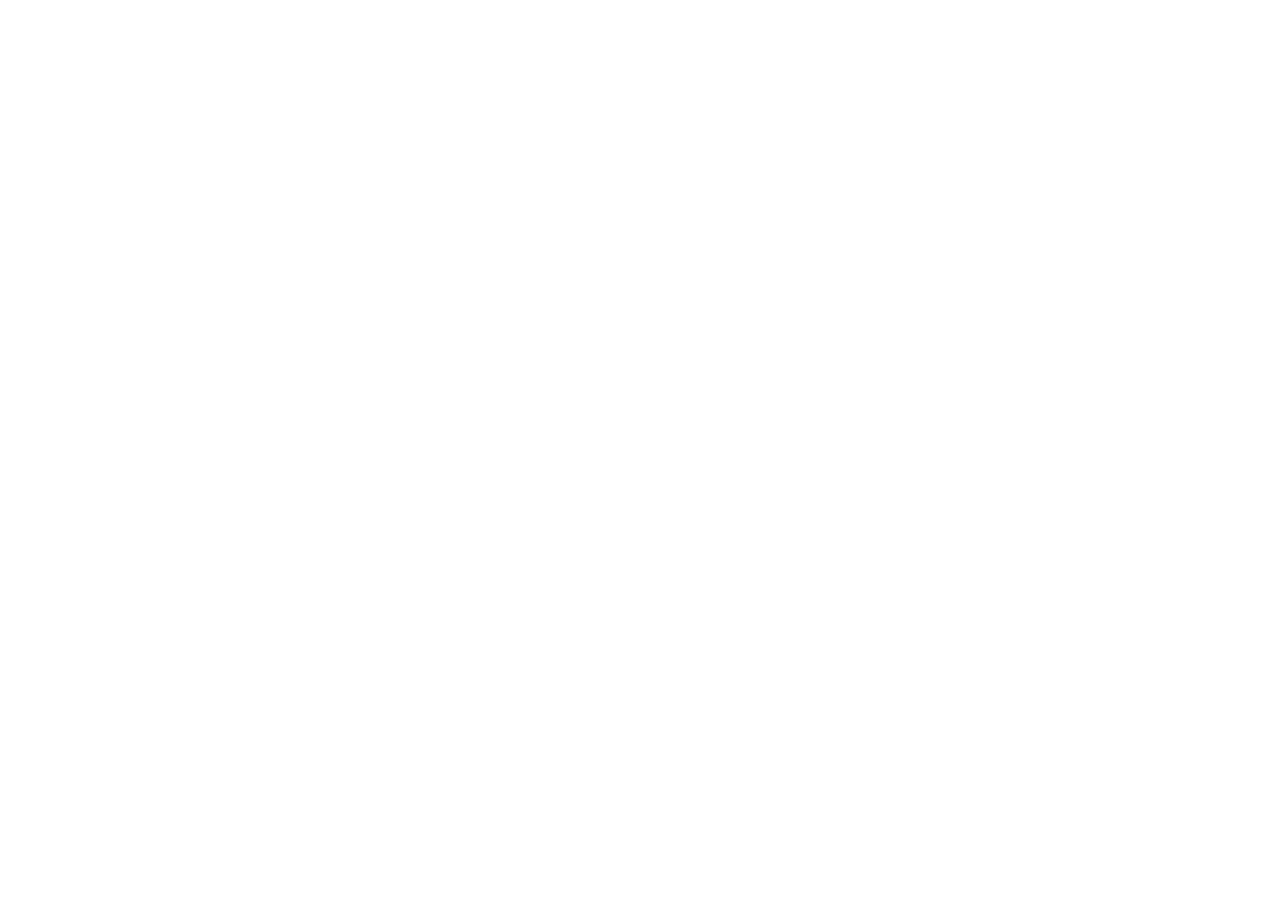
==== characters.html @ 9908d599 "add html files to initial commit" ====
<!DOCTYPE html>
<html lang="en">
<head>
    <meta charset="UTF-8">
    <meta name="viewport" content="width=device-width, initial-scale=1.0">
    <title>Kingdom Of Heaven: characters</title>
</head>
<body>
    <!--This page will list main characters in the movie, using a table-->
</body>
</html>
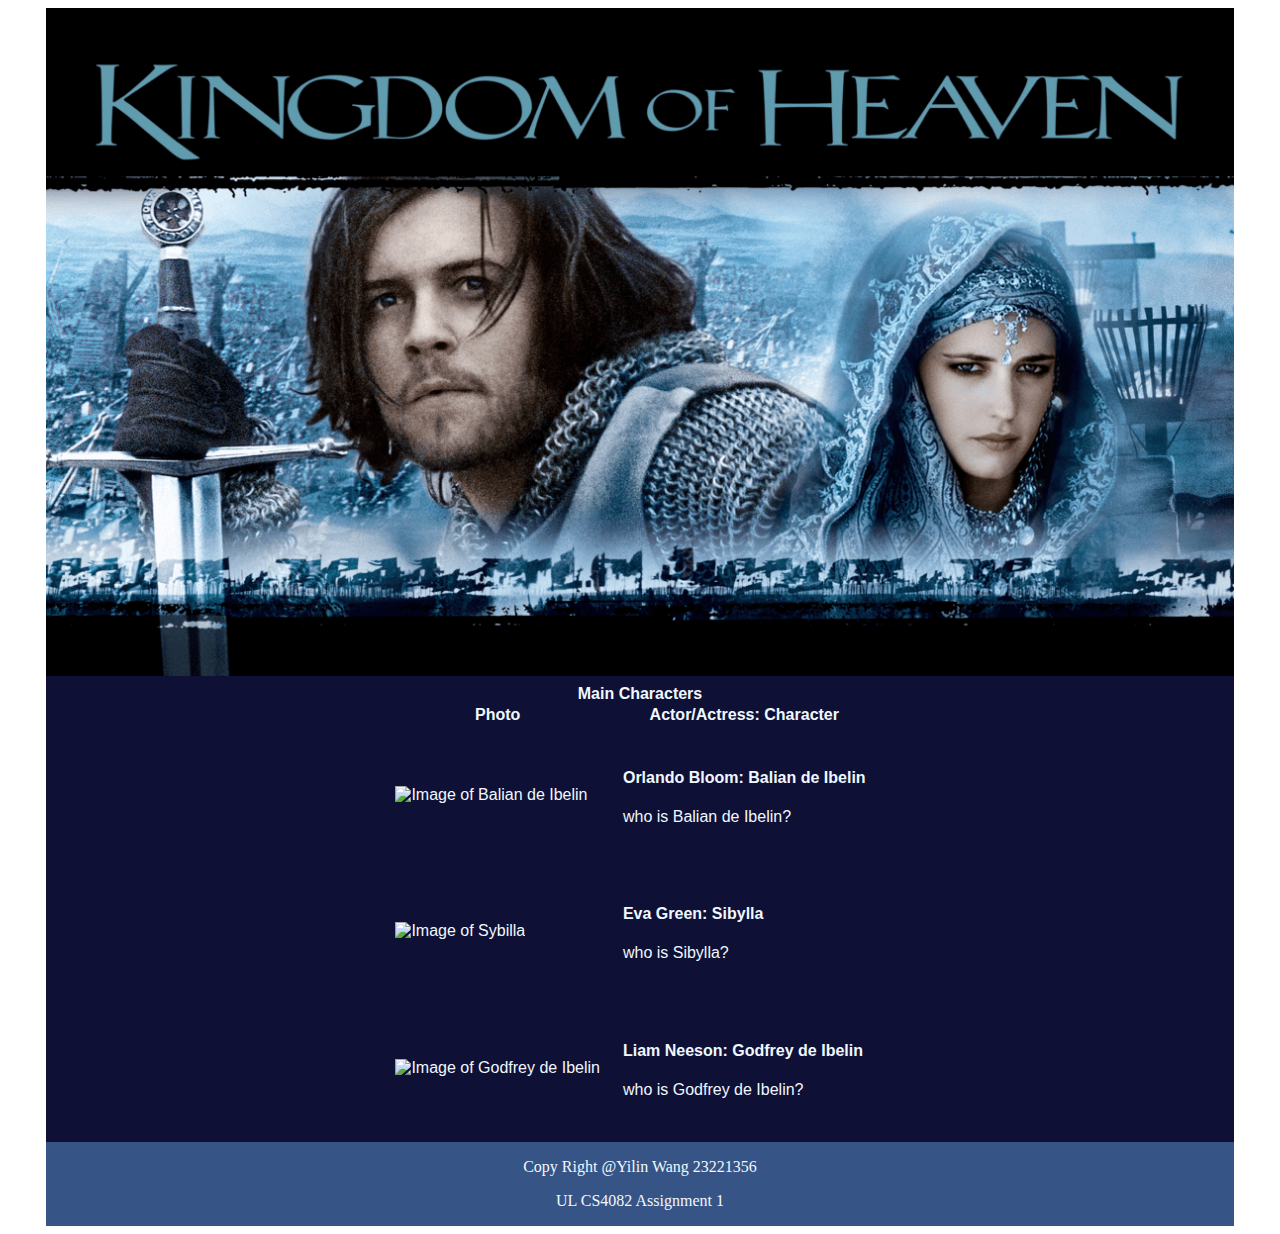
==== commit af711ca9: "index page design and characters page design" ====
--- a/characters.html
+++ b/characters.html
@@ -3,9 +3,66 @@
 <head>
     <meta charset="UTF-8">
     <meta name="viewport" content="width=device-width, initial-scale=1.0">
+    <!--External CSS -->
+    <link rel="stylesheet" href="styles.css">
+
     <title>Kingdom Of Heaven: characters</title>
 </head>
 <body>
-    <!--This page will list main characters in the movie, using a table-->
+    <!--This page will list main characters in the movie-->
+    <div class="container">
+
+        <!--The heading is covered by a large photo-->
+        <div class="img-heading">
+            <img src="images/img-heading.png" alt="Kingdom of heaven: big image heading">
+        </div>
+
+
+        <!--There are three main characters, each with photo on the left and introduction on the right, using tables-->
+        <div class="characters">
+
+            <table>
+                <caption>Main Characters</caption>
+
+                <tr>
+                    <th>Photo</th>
+                    <th>Actor/Actress: Character</th>
+                </tr>
+
+                <tr>
+                    <td><img src="images/Balian-de-Ibelin.png" alt="Image of Balian de Ibelin"></td>
+                    <td class="intro">
+                        <h4>Orlando Bloom: Balian de Ibelin</h4>
+                        <p>who is Balian de Ibelin?</p>
+                    </td>
+                </tr>
+
+                <tr>
+                    <td><img src="images/Sybilla.png" alt="Image of Sybilla"></td>
+                    <td class="intro">    
+                        <h4>Eva Green: Sibylla</h4>
+                        <p>who is Sibylla?</p>
+                    </td>
+                </tr>
+
+                <tr>
+                    <td><img src="images/Godfrey-de-Ibelin.png" alt="Image of Godfrey de Ibelin"></td>
+                    <td class="intro">
+                        <h4>Liam Neeson: Godfrey de Ibelin</h4>
+                        <p>who is Godfrey de Ibelin?</p>
+                    </td>
+                </tr>
+
+            </table>
+
+            
+
+        </div>
+
+        <footer>
+            <p>Copy Right @Yilin Wang 23221356</p>
+            <p>UL CS4082 Assignment 1</p>
+        </footer>
+    </div>
 </body>
 </html>--- a/styles.css
+++ b/styles.css
@@ -0,0 +1,121 @@
+.container {
+    display: grid;
+    margin-left: 3%;
+    margin-right: 3%;
+    background-color: #0F1035;
+
+    grid-template-columns: auto auto ;
+    grid-template-rows: repeat(6, auto) ;
+    grid-gap: 5px;
+
+}
+
+.photo img {
+    width: 650px;
+    height: 400px
+    
+}
+
+#title {
+
+    color: whitesmoke;
+    font-family: 'Franklin Gothic Medium', 'Arial Narrow', Arial, sans-serif;
+    font-size: large;
+    margin-top: 100px;
+    margin-left: 0px;
+    margin-right: 150px;
+    text-align: center;
+
+}
+
+.imdb {
+    width: 50px;
+    height: 50px;
+    
+}
+
+
+#brief {
+    background-color: #7FC7D9;
+    grid-column-start: span 2;
+    padding: 5%;
+    
+    
+}
+
+#cast {
+    background-color: #DCF2F1;
+}
+
+.img-heading{
+
+    grid-column-start: span 2;
+    grid-row: 1 / 2;
+
+}
+
+.img-heading img {
+    padding: auto;
+    width: 100%;
+}
+
+table {
+    margin: auto;
+    padding: auto;
+    
+}
+
+.intro {
+
+    margin: 20px;
+    padding: 20px;
+    text-align: left;
+}
+caption {
+    font-weight: 800;
+    text-align: center;
+    margin: auto;
+    padding: auto;
+}
+
+.characters {
+    color: aliceblue;
+    grid-row: 2 / 6;
+    grid-column: span 2;
+    font-family: Arial, Helvetica, sans-serif;
+}
+
+
+footer {
+    color: aliceblue;
+    background-color: #365486;
+    text-align: center;
+    grid-column-start: span 2;
+}
+
+
+
+
+@media screen and (max-width: 480px) {
+
+    .container {
+        background-color: white;
+    }
+
+    #title {
+        background-color: white;
+    }
+
+    #brief {
+        background-color: white;
+    }
+
+    #cast {
+        background-color: white;
+    }
+    
+    footer {
+        color: #0F1035;
+        background-color: white;
+    }
+}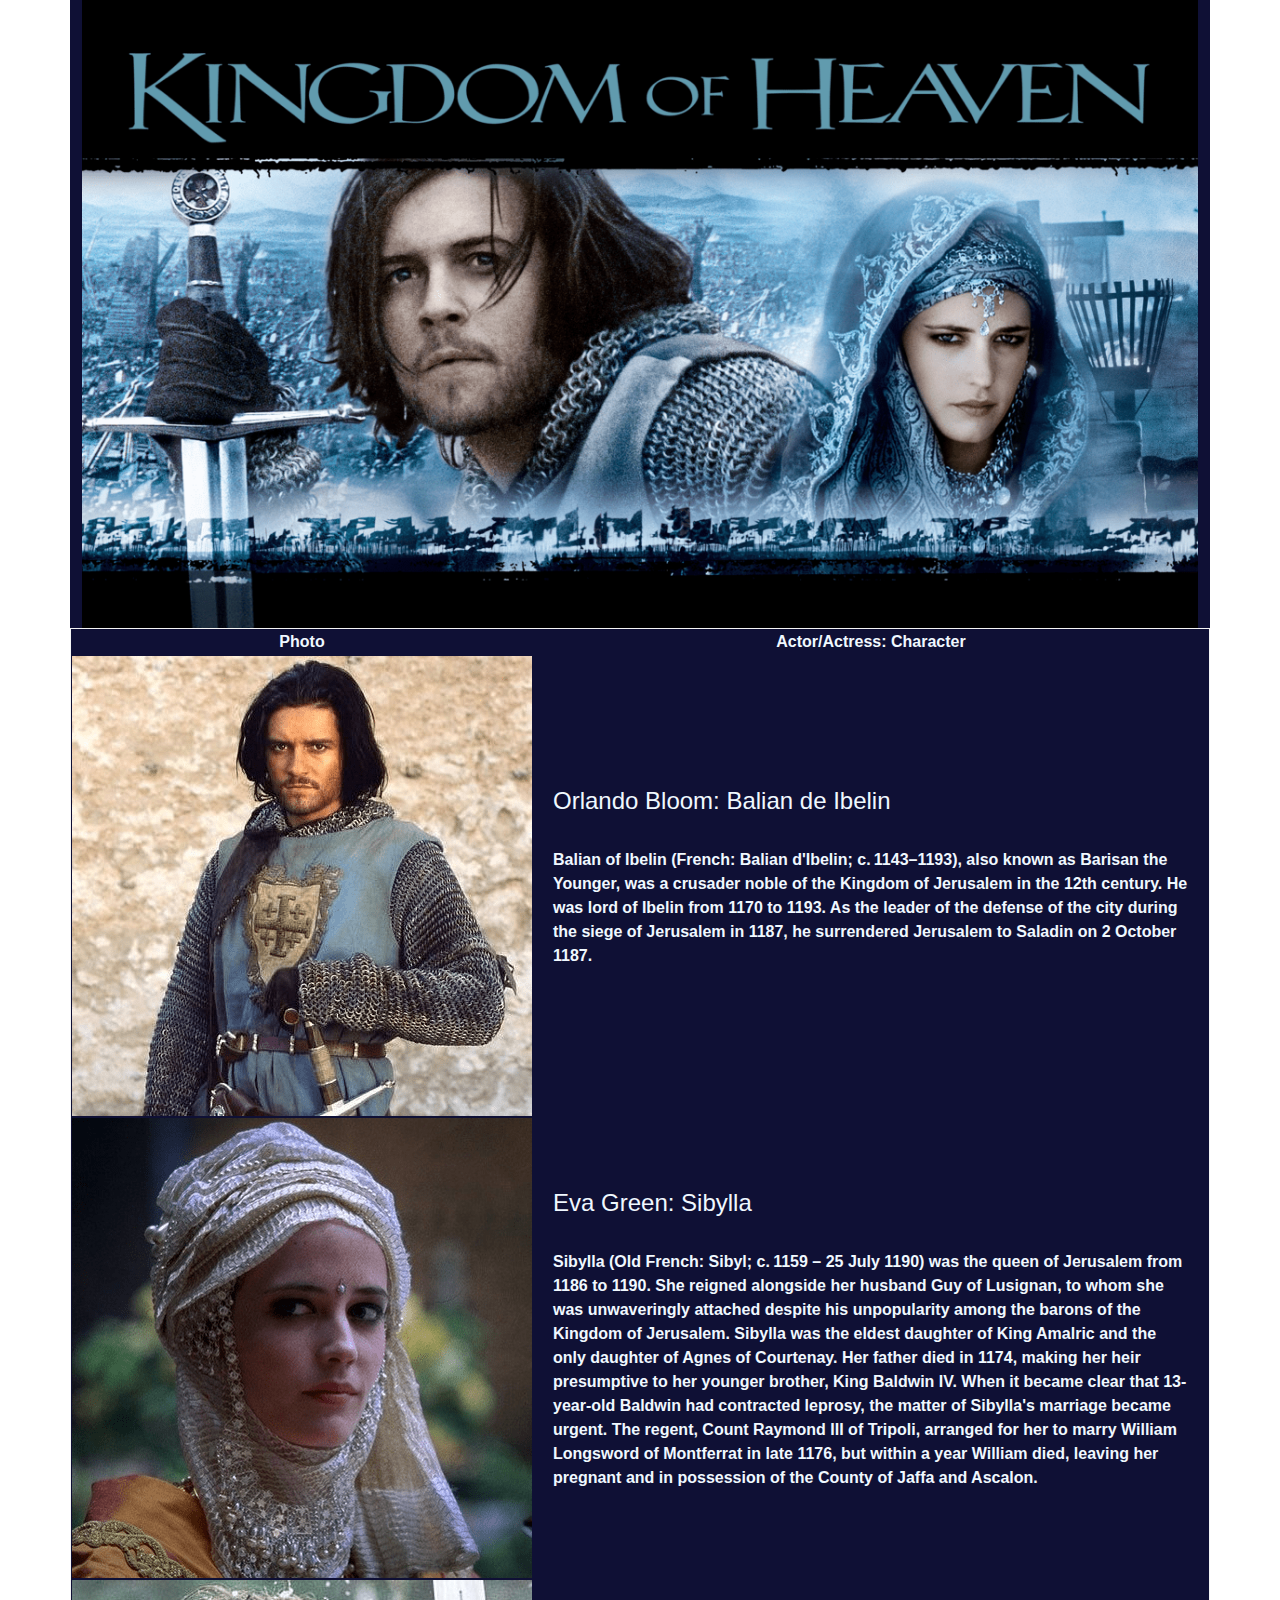
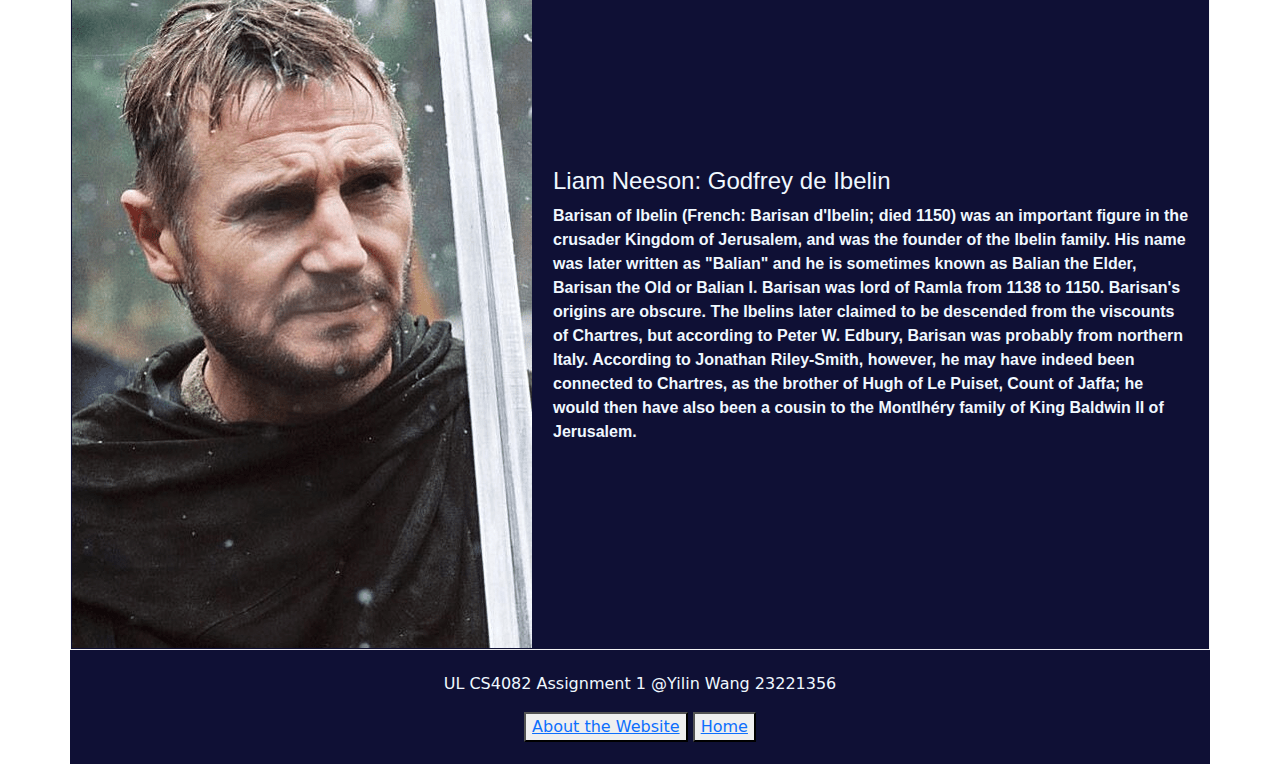
==== commit ccd6dd76: "deisgn update all" ====
--- a/characters.html
+++ b/characters.html
@@ -6,6 +6,9 @@
     <!--External CSS -->
     <link rel="stylesheet" href="styles.css">
 
+    <!--Bootstrap-->
+    <link href="https://cdn.jsdelivr.net/npm/bootstrap@5.3.3/dist/css/bootstrap.min.css" rel="stylesheet" integrity="sha384-QWTKZyjpPEjISv5WaRU9OFeRpok6YctnYmDr5pNlyT2bRjXh0JMhjY6hW+ALEwIH" crossorigin="anonymous">
+
     <title>Kingdom Of Heaven: characters</title>
 </head>
 <body>
@@ -13,17 +16,15 @@
     <div class="container">
 
         <!--The heading is covered by a large photo-->
-        <div class="img-heading">
+        <div class="row img-heading">
             <img src="images/img-heading.png" alt="Kingdom of heaven: big image heading">
         </div>
 
 
         <!--There are three main characters, each with photo on the left and introduction on the right, using tables-->
-        <div class="characters">
+        <div class="row characters">
 
             <table>
-                <caption>Main Characters</caption>
-
                 <tr>
                     <th>Photo</th>
                     <th>Actor/Actress: Character</th>
@@ -33,7 +34,13 @@
                     <td><img src="images/Balian-de-Ibelin.png" alt="Image of Balian de Ibelin"></td>
                     <td class="intro">
                         <h4>Orlando Bloom: Balian de Ibelin</h4>
-                        <p>who is Balian de Ibelin?</p>
+                        <br>
+                        <p>Balian of Ibelin (French: Balian d'Ibelin; c. 1143–1193), 
+                            also known as Barisan the Younger, was a crusader noble of the Kingdom of Jerusalem in the 12th century. 
+                            He was lord of Ibelin from 1170 to 1193. 
+                            As the leader of the defense of the city during the siege of Jerusalem in 1187, 
+                            he surrendered Jerusalem to Saladin on 2 October 1187.
+                        </p>
                     </td>
                 </tr>
 
@@ -41,7 +48,17 @@
                     <td><img src="images/Sybilla.png" alt="Image of Sybilla"></td>
                     <td class="intro">    
                         <h4>Eva Green: Sibylla</h4>
-                        <p>who is Sibylla?</p>
+                        <br>
+                        <p>Sibylla (Old French: Sibyl; c. 1159 – 25 July 1190) was the queen of Jerusalem from 1186 to 1190. 
+                        She reigned alongside her husband Guy of Lusignan, to whom she was unwaveringly attached despite his unpopularity among the barons of the Kingdom of Jerusalem.
+                        Sibylla was the eldest daughter of King Amalric and the only daughter of Agnes of Courtenay. 
+                        Her father died in 1174, making her heir presumptive to her younger brother, King Baldwin IV. 
+                        When it became clear that 13-year-old Baldwin had contracted leprosy, 
+                        the matter of Sibylla's marriage became urgent. The regent, Count Raymond III of Tripoli, 
+                        arranged for her to marry William Longsword of Montferrat in late 1176, 
+                        but within a year William died, 
+                        leaving her pregnant and in possession of the County of Jaffa and Ascalon.
+                    </p>
                     </td>
                 </tr>
 
@@ -49,7 +66,12 @@
                     <td><img src="images/Godfrey-de-Ibelin.png" alt="Image of Godfrey de Ibelin"></td>
                     <td class="intro">
                         <h4>Liam Neeson: Godfrey de Ibelin</h4>
-                        <p>who is Godfrey de Ibelin?</p>
+                        <p>Barisan of Ibelin (French: Barisan d'Ibelin; died 1150) was an important figure in the crusader Kingdom of Jerusalem, and was the founder of the Ibelin family. His name was later written as "Balian" and he is sometimes known as Balian the Elder, Barisan the Old or Balian I. Barisan was lord of Ramla from 1138 to 1150.
+
+                            Barisan's origins are obscure. The Ibelins later claimed to be descended from the viscounts of Chartres, but according to Peter W. Edbury, 
+                            Barisan was probably from northern Italy.
+                            According to Jonathan Riley-Smith, however, he may have indeed been connected to Chartres, as the brother of Hugh of Le Puiset, Count of Jaffa; 
+                            he would then have also been a cousin to the Montlhéry family of King Baldwin II of Jerusalem.</p>
                     </td>
                 </tr>
 
@@ -60,8 +82,13 @@
         </div>
 
         <footer>
-            <p>Copy Right @Yilin Wang 23221356</p>
-            <p>UL CS4082 Assignment 1</p>
+            <p>UL CS4082 Assignment 1 @Yilin Wang 23221356</p>
+
+            <!--Here is a button to link report.html-->
+            <button><a href="report.html">About the Website</a></button>
+
+            <!--Here is a button to link index.html-->
+            <button><a href="index.html">Home</a></button>
         </footer>
     </div>
 </body>
--- a/styles.css
+++ b/styles.css
@@ -1,30 +1,31 @@
 .container {
     display: grid;
-    margin-left: 3%;
-    margin-right: 3%;
     background-color: #0F1035;
-
-    grid-template-columns: auto auto ;
-    grid-template-rows: repeat(6, auto) ;
-    grid-gap: 5px;
-
-}
+    
+
+}
+
+
 
 .photo img {
-    width: 650px;
-    height: 400px
-    
-}
+    margin-left: 35%;
+    margin-bottom: 5%;
+    padding: 5%;
+    width: 250%;
+    height: 100%;
+    
+}
+
 
 #title {
 
     color: whitesmoke;
     font-family: 'Franklin Gothic Medium', 'Arial Narrow', Arial, sans-serif;
     font-size: large;
-    margin-top: 100px;
-    margin-left: 0px;
-    margin-right: 150px;
-    text-align: center;
+    margin-top: 10%;
+    margin-left: 12%;
+    text-align: center;
+    
 
 }
 
@@ -44,7 +45,44 @@
 }
 
 #cast {
+    
     background-color: #DCF2F1;
+    grid-column-start: span 2;
+    padding-top: 3%;
+    
+    
+}
+
+#cast img {
+    width: 30%;
+    border-radius: 50%;
+    margin-left: 35%;
+    padding-top: 5%;
+    
+    
+}
+
+#cast p {
+    text-align: justify;
+    font-family: Georgia, 'Times New Roman', Times, serif;
+    font-size: medium;
+    font-style: italic;
+    padding: 1%;
+    margin-left: 10%;
+    margin-right: 10%;
+    
+
+}
+
+#cast h3 {
+
+    text-align: center;
+    font-family: Georgia, 'Times New Roman', Times, serif;
+    font-weight: bold;
+    font-size: large;
+    padding: 1%;
+    margin: auto;
+
 }
 
 .img-heading{
@@ -59,23 +97,40 @@
     width: 100%;
 }
 
+.background {
+    grid-column-start: span 2;
+    color: aliceblue;
+    text-align: justify;
+    text-decoration: dashed;
+    padding: 2%;
+    background-color: #365486;
+    
+}
+
 table {
     margin: auto;
     padding: auto;
-    
-}
+    width: 75%;
+    border-spacing: 20px;
+    border: 1px solid whitesmoke;
+}
+
+tr {
+    text-align: center;
+    font-weight: 800;
+    margin: auto;
+    padding: auto;
+    
+}
+
+
 
 .intro {
 
     margin: 20px;
     padding: 20px;
     text-align: left;
-}
-caption {
-    font-weight: 800;
-    text-align: center;
-    margin: auto;
-    padding: auto;
+    
 }
 
 .characters {
@@ -85,12 +140,22 @@
     font-family: Arial, Helvetica, sans-serif;
 }
 
+.storyline p {
+    grid-column-start: span 2;
+    color: #0F1035;
+    text-align:justify;
+    text-decoration: dashed;
+    padding: 2%;
+    background-color: #7FC7D9;
+}
+
+
 
 footer {
     color: aliceblue;
-    background-color: #365486;
-    text-align: center;
-    grid-column-start: span 2;
+    text-align: center;
+    grid-column-start: span 2;
+    padding: 2%;
 }
 
 
@@ -100,10 +165,28 @@
 
     .container {
         background-color: white;
+        color: #0F1035;
+    }
+
+    p {
+        color: #0F1035;
     }
 
     #title {
         background-color: white;
+        color: #0F1035;
+        
+    }
+
+    table {
+        color: #0F1035;
+    }
+
+
+    .photo img {
+        width: 300px;
+        height: 200px
+        
     }
 
     #brief {
@@ -114,8 +197,14 @@
         background-color: white;
     }
     
+    .background {
+        color:#365486;
+        background-color: whitesmoke;
+    }
     footer {
         color: #0F1035;
         background-color: white;
     }
+
+    
 }